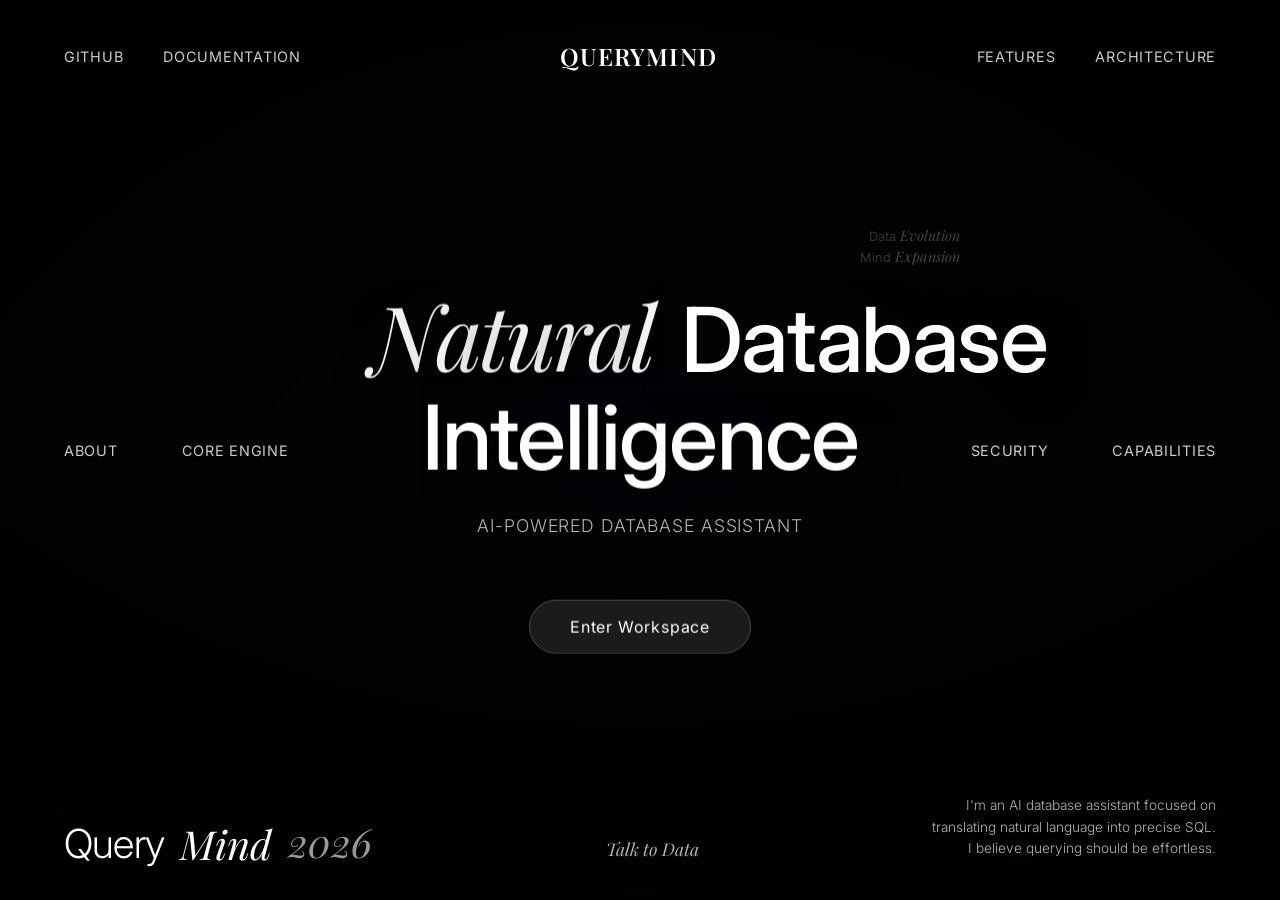
==== templates/landing.html @ 1e72195d "Initial commit" ====
<!DOCTYPE html>
<html lang="en">
<head>
    <meta charset="UTF-8">
    <meta name="viewport" content="width=device-width, initial-scale=1.0">
    <title>QueryMind — Natural Language Database Assistant</title>
    
    <!-- Google Fonts -->
    <link rel="preconnect" href="https://fonts.googleapis.com">
    <link rel="preconnect" href="https://fonts.gstatic.com" crossorigin>
    <link href="https://fonts.googleapis.com/css2?family=Inter:wght@300;400;500;600&family=Playfair+Display:ital,wght@0,400;0,600;1,400;1,600&display=swap" rel="stylesheet">
    
    <style>
        :root {
            --c-text-primary: #ffffff;
            --c-text-secondary: rgba(255, 255, 255, 0.7);
            --font-sans: 'Inter', sans-serif;
            --font-serif: 'Playfair Display', serif;
        }

        * {
            margin: 0;
            padding: 0;
            box-sizing: border-box;
        }

        body, html {
            height: 100%;
            width: 100%;
            font-family: var(--font-sans);
            color: var(--c-text-primary);
            background-color: #050a10; /* Fallback dark slate */
            overflow: hidden;
            position: relative;
        }

        /* Cinematic Background */
        .bg-container {
            position: fixed;
            top: 0;
            left: 0;
            width: 100%;
            height: 100%;
            z-index: 1;
            background-image: url("{{ url_for('static', filename='img/pinsnap-693132198942261770.jpg') }}");
            background-size: cover;
            background-position: center;
            /* Subtle zoom animation for premium feel */
            animation: bg-pan 40s ease-in-out infinite alternate;
        }

        /* Subtle vignette/overlay to ensure text readability */
        .bg-overlay {
            position: fixed;
            top: 0;
            left: 0;
            width: 100%;
            height: 100%;
            z-index: 2;
            background: radial-gradient(circle at center, rgba(0,0,0,0.3) 0%, rgba(0,0,0,0.7) 100%),
                        linear-gradient(to bottom, rgba(0,0,0,0.6) 0%, rgba(0,0,0,0.4) 50%, rgba(0,0,0,0.8) 100%);
        }

        @keyframes bg-pan {
            0% { transform: scale(1.0); }
            100% { transform: scale(1.1); }
        }

        /* Entrance Animations */
        @keyframes fadeUp {
            0% { opacity: 0; transform: translateY(30px); }
            100% { opacity: 1; transform: translateY(0); }
        }
        
        @keyframes fadeIn {
            0% { opacity: 0; }
            100% { opacity: 1; }
        }

        @keyframes revealText {
            0% { clip-path: polygon(0 100%, 100% 100%, 100% 100%, 0 100%); transform: translateY(50px); opacity: 0; }
            100% { clip-path: polygon(0 -20%, 120% -20%, 120% 120%, 0 120%); transform: translateY(0); opacity: 1; }
        }

        @keyframes rollIn {
            0% { 
                transform: translateY(100%); 
                clip-path: polygon(0 0, 100% 0, 100% 0, 0 0);
                opacity: 0;
            }
            100% { 
                transform: translateY(0); 
                clip-path: polygon(0 -50%, 100% -50%, 100% 150%, 0 150%);
                opacity: 1;
            }
        }

        @keyframes rollOut {
            0% { 
                transform: translateY(0); 
                clip-path: polygon(0 -50%, 100% -50%, 100% 150%, 0 150%);
                opacity: 1;
            }
            100% { 
                transform: translateY(-100%); 
                clip-path: polygon(0 100%, 100% 100%, 100% 100%, 0 100%);
                opacity: 0;
            }
        }

        /* Apply Animations */
        .nav { animation: fadeIn 1.5s ease 0.5s both; }
        .nav-middle { animation: fadeIn 1.5s ease 1s both; }
        .floating-text { animation: fadeUp 1.5s ease 1.5s both; }
        .footer-info { animation: fadeUp 1.5s ease 1.2s both; }
        
        .hero__title--sans {
            display: inline-block;
            animation: revealText 1.2s cubic-bezier(0.16, 1, 0.3, 1) forwards;
        }

        .hero__title--split {
            display: inline-flex;
            align-items: baseline;
            justify-content: center;
        }

        .hero__dynamic-wrapper {
            display: inline-flex;
            justify-content: flex-end;
            align-items: baseline;
            width: 4.8em;
            margin-right: 0.2em;
            flex-shrink: 0;
            position: relative;
        }

        .hero__title--dynamic {
            display: inline-flex;
            justify-content: flex-end;
            align-items: baseline;
            font-family: var(--font-serif);
            font-style: italic;
            font-weight: 400;
            opacity: 0.95;
            position: relative;
            height: 1.4em;
            margin-bottom: -0.08em;
            width: 100%;
            overflow: hidden;
            vertical-align: baseline;
            transform: translateY(0.12em);
        }

        .word-layer {
            display: inline-flex;
            justify-content: flex-end;
            align-items: baseline;
            position: absolute;
            right: 0;
            bottom: 0.04em;
            padding: 0 0.08em;
            white-space: nowrap;
            pointer-events: none;
        }

        .char-span {
            display: inline-block;
            transition: transform 0.8s cubic-bezier(0.16, 1, 0.3, 1), opacity 0.6s cubic-bezier(0.16, 1, 0.3, 1);
            will-change: transform, opacity;
        }

        /* Incoming state (starts below) */
        .word-layer.layer-incoming .char-span {
            transform: translateY(140%);
            opacity: 0;
        }

        /* Active / Visible state */
        .word-layer.layer-active .char-span {
            transform: translateY(0%);
            opacity: 1;
        }

        /* Outgoing state (rolls up simultaneously) */
        .word-layer.layer-outgoing .char-span {
            transform: translateY(-140%);
            opacity: 0;
        }
        
        /* Stagger text reveals */
        .hero__title:nth-child(2) .hero__title--sans { animation-delay: 0.7s; }
        
        .hero__subtitle {
            animation: fadeUp 1.2s ease 0.8s both;
        }
        
        .hero__cta {
            animation: fadeUp 1.2s ease 1s both;
        }

        /* Navigation */
        .nav {
            position: absolute;
            top: 0;
            left: 0;
            width: 100%;
            display: flex;
            justify-content: space-between;
            align-items: center;
            padding: 2.5rem 4rem;
            z-index: 10;
        }

        .nav__links {
            display: flex;
            gap: 2.5rem;
        }

        .nav__link {
            color: var(--c-text-primary);
            text-decoration: none;
            font-size: 0.9rem;
            font-weight: 400;
            letter-spacing: 0.05em;
            text-transform: uppercase;
            opacity: 0.8;
            transition: opacity 0.3s ease;
        }

        .nav__link:hover {
            opacity: 1;
        }

        .nav__logo {
            font-family: var(--font-serif);
            font-size: 1.5rem;
            font-weight: 600;
            letter-spacing: 0.05em;
        }

        /* Middle Navigation (Floating) */
        .nav-middle {
            position: absolute;
            top: 50%;
            left: 0;
            width: 100%;
            display: flex;
            justify-content: space-between;
            padding: 0 4rem;
            transform: translateY(-50%);
            z-index: 5;
            pointer-events: none; /* Let clicks pass through to background if needed */
        }

        .nav-middle__group {
            display: flex;
            gap: 4rem;
            pointer-events: auto;
        }

        /* Hero Content */
        .hero {
            position: absolute;
            top: 50%;
            left: 50%;
            transform: translate(-50%, -50%);
            text-align: center;
            width: 100%;
            z-index: 10;
            padding: 0 2rem;
            display: flex;
            flex-direction: column;
            align-items: center;
        }

        /* The Artistic Typography Mix */
        .hero__title {
            font-size: 7vw;
            line-height: 1;
            white-space: nowrap;
            margin-bottom: 0.5rem;
            text-shadow: 0 10px 40px rgba(0,0,0,0.8), 0 2px 10px rgba(0,0,0,0.5);
            perspective: 1000px;
        }

    /* REMOVED .hero__title--serif SINCE WE USE .hero__title--dynamic */

        .hero__title--sans, .hero__title--sans-fixed {
            font-family: var(--font-sans);
            font-weight: 500;
            letter-spacing: -0.02em;
            display: inline-block;
        }

        .hero__subtitle {
            font-family: var(--font-sans);
            font-size: 1.1rem;
            font-weight: 300;
            letter-spacing: 0.05em;
            color: var(--c-text-secondary);
            margin-top: 1.5rem;
            text-transform: uppercase;
        }

        /* Call to Action Button */
        .hero__cta {
            margin-top: 4rem;
            display: inline-flex;
            align-items: center;
            justify-content: center;
            padding: 1rem 2.5rem;
            background: rgba(255, 255, 255, 0.1);
            backdrop-filter: blur(10px);
            -webkit-backdrop-filter: blur(10px);
            border: 1px solid rgba(255, 255, 255, 0.2);
            color: white;
            text-decoration: none;
            border-radius: 100px;
            font-size: 1rem;
            font-weight: 400;
            letter-spacing: 0.05em;
            transition: all 0.4s ease;
            cursor: pointer;
            overflow: hidden;
            position: relative;
        }

        .hero__cta::before {
            content: '';
            position: absolute;
            top: 0; left: 0; width: 100%; height: 100%;
            background: rgba(255, 255, 255, 0.15);
            transform: translateY(100%);
            transition: transform 0.4s ease;
            z-index: -1;
        }

        .hero__cta:hover {
            border-color: rgba(255, 255, 255, 0.4);
            transform: translateY(-2px);
            box-shadow: 0 10px 30px rgba(0,0,0,0.3);
        }

        .hero__cta:hover::before {
            transform: translateY(0);
        }

        /* Footer Info */
        .footer-info {
            position: absolute;
            bottom: 2.5rem;
            left: 0;
            width: 100%;
            display: flex;
            justify-content: space-between;
            align-items: flex-end;
            padding: 0 4rem;
            z-index: 10;
        }

        .footer__brand {
            display: flex;
            align-items: flex-end;
            gap: 1rem;
        }

        .footer__brand h2 {
            font-family: var(--font-sans);
            font-weight: 300;
            font-size: 2.5rem;
            line-height: 0.8;
            letter-spacing: -0.02em;
        }

        .footer__brand span {
            font-family: var(--font-serif);
            font-style: italic;
            font-size: 2.5rem;
            line-height: 0.8;
        }

        .footer__year {
            font-size: 0.9rem;
            opacity: 0.6;
            margin-bottom: 2px;
        }

        .footer__scroll {
            font-family: var(--font-serif);
            font-style: italic;
            font-size: 1.1rem;
            color: var(--c-text-secondary);
        }

        .footer__desc {
            max-width: 300px;
            text-align: right;
            font-size: 0.85rem;
            line-height: 1.6;
            color: var(--c-text-secondary);
            font-weight: 300;
        }
        
        /* Floating annotation */
        .floating-text {
            position: absolute;
            top: 25%;
            right: 25%;
            text-align: right;
            font-size: 0.8rem;
            color: var(--c-text-secondary);
            line-height: 1.4;
        }
        .floating-text span {
            font-family: var(--font-serif);
            font-style: italic;
            font-size: 0.9rem;
            color: white;
        }

        /* Responsive */
        @media (max-width: 1024px) {
            .nav-middle { display: none; }
            .hero__title { font-size: 9vw; }
            .nav, .footer-info { padding: 2rem; }
        }

        @media (max-width: 768px) {
            .hero__title { font-size: 12vw; }
            .footer__brand h2, .footer__brand span { font-size: 1.8rem; }
            .footer__desc, .floating-text, .footer__scroll { display: none; }
            .nav__links { display: none; }
        }
    </style>
</head>
<body>

    <!-- Background Layer -->
    <div class="bg-container"></div>
    <div class="bg-overlay"></div>

    <!-- Top Navigation -->
    <nav class="nav">
        <div class="nav__links">
            <a href="#" class="nav__link">Github</a>
            <a href="#" class="nav__link">Documentation</a>
        </div>
        <div class="nav__logo">QUERYMIND</div>
        <div class="nav__links">
            <a href="#" class="nav__link">Features</a>
            <a href="#" class="nav__link">Architecture</a>
        </div>
    </nav>

    <!-- Floating Annotation -->
    <div class="floating-text">
        Data <span>Evolution</span><br>
        Mind <span>Expansion</span>
    </div>

    <!-- Middle Edge Links -->
    <div class="nav-middle">
        <div class="nav-middle__group">
            <a href="#" class="nav__link">About</a>
            <a href="#" class="nav__link">Core Engine</a>
        </div>
        <div class="nav-middle__group">
            <a href="#" class="nav__link">Security</a>
            <a href="#" class="nav__link">Capabilities</a>
        </div>
    </div>

    <!-- Hero Section -->
    <main class="hero">
        <h1 class="hero__title hero__title--split">
            <span class="hero__dynamic-wrapper">
                <span id="dynamic-word" class="hero__title--dynamic"></span>
            </span>
            <span class="hero__title--sans-fixed">Database</span>
        </h1>
        <h1 class="hero__title">
            <span class="hero__title--sans">Intelligence</span>
        </h1>
        <p class="hero__subtitle">AI-Powered Database Assistant</p>
        
        <a href="/app" class="hero__cta">Enter Workspace</a>
    </main>

    <!-- Footer -->
    <footer class="footer-info">
        <div class="footer__brand">
            <h2>Query</h2><span>Mind</span>
            <span class="footer__year">2026</span>
        </div>
        
        <div class="footer__scroll">
            Talk to Data
        </div>
        
        <div class="footer__desc">
            I'm an AI database assistant focused on<br>
            translating natural language into precise SQL.<br>
            I believe querying should be effortless.
        </div>
    </footer>

    <script>
        document.addEventListener('DOMContentLoaded', () => {
            const words = ["Natural", "Fluid", "Seamless", "Intelligent", "Effortless"];
            const dynamicWordEl = document.getElementById('dynamic-word');
            let currentWordIndex = 0;

            function createLayer(word, initialClass) {
                const layer = document.createElement('span');
                layer.className = `word-layer ${initialClass}`;
                
                word.split('').forEach((letter, i) => {
                    const span = document.createElement('span');
                    span.textContent = letter === ' ' ? '\u00A0' : letter;
                    span.className = 'char-span';
                    // Smooth stagger wave
                    span.style.transitionDelay = `${i * 0.035}s`;
                    if (i > 0) {
                        span.style.marginLeft = '-0.04em';
                    }
                    layer.appendChild(span);
                });
                
                return layer;
            }

            // Initial load
            let currentLayer = createLayer(words[0], 'layer-incoming');
            dynamicWordEl.appendChild(currentLayer);
            
            // Trigger initial entrance roll
            setTimeout(() => {
                currentLayer.className = 'word-layer layer-active';
            }, 60);

            function transitionToNextWord(nextWord) {
                const incomingLayer = createLayer(nextWord, 'layer-incoming');
                dynamicWordEl.appendChild(incomingLayer);

                // Start simultaneous fluid transition in the next rendering frames
                requestAnimationFrame(() => {
                    requestAnimationFrame(() => {
                        currentLayer.className = 'word-layer layer-outgoing';
                        incomingLayer.className = 'word-layer layer-active';

                        const oldLayer = currentLayer;
                        currentLayer = incomingLayer;

                        // Safely remove the retired layer after transition finishes
                        setTimeout(() => {
                            if (oldLayer && oldLayer.parentNode) {
                                oldLayer.parentNode.removeChild(oldLayer);
                            }
                        }, 1100);
                    });
                });
            }

            // Cycle words every 3.5 seconds
            setInterval(() => {
                currentWordIndex = (currentWordIndex + 1) % words.length;
                transitionToNextWord(words[currentWordIndex]);
            }, 3500);
        });
    </script>
</body>
</html>
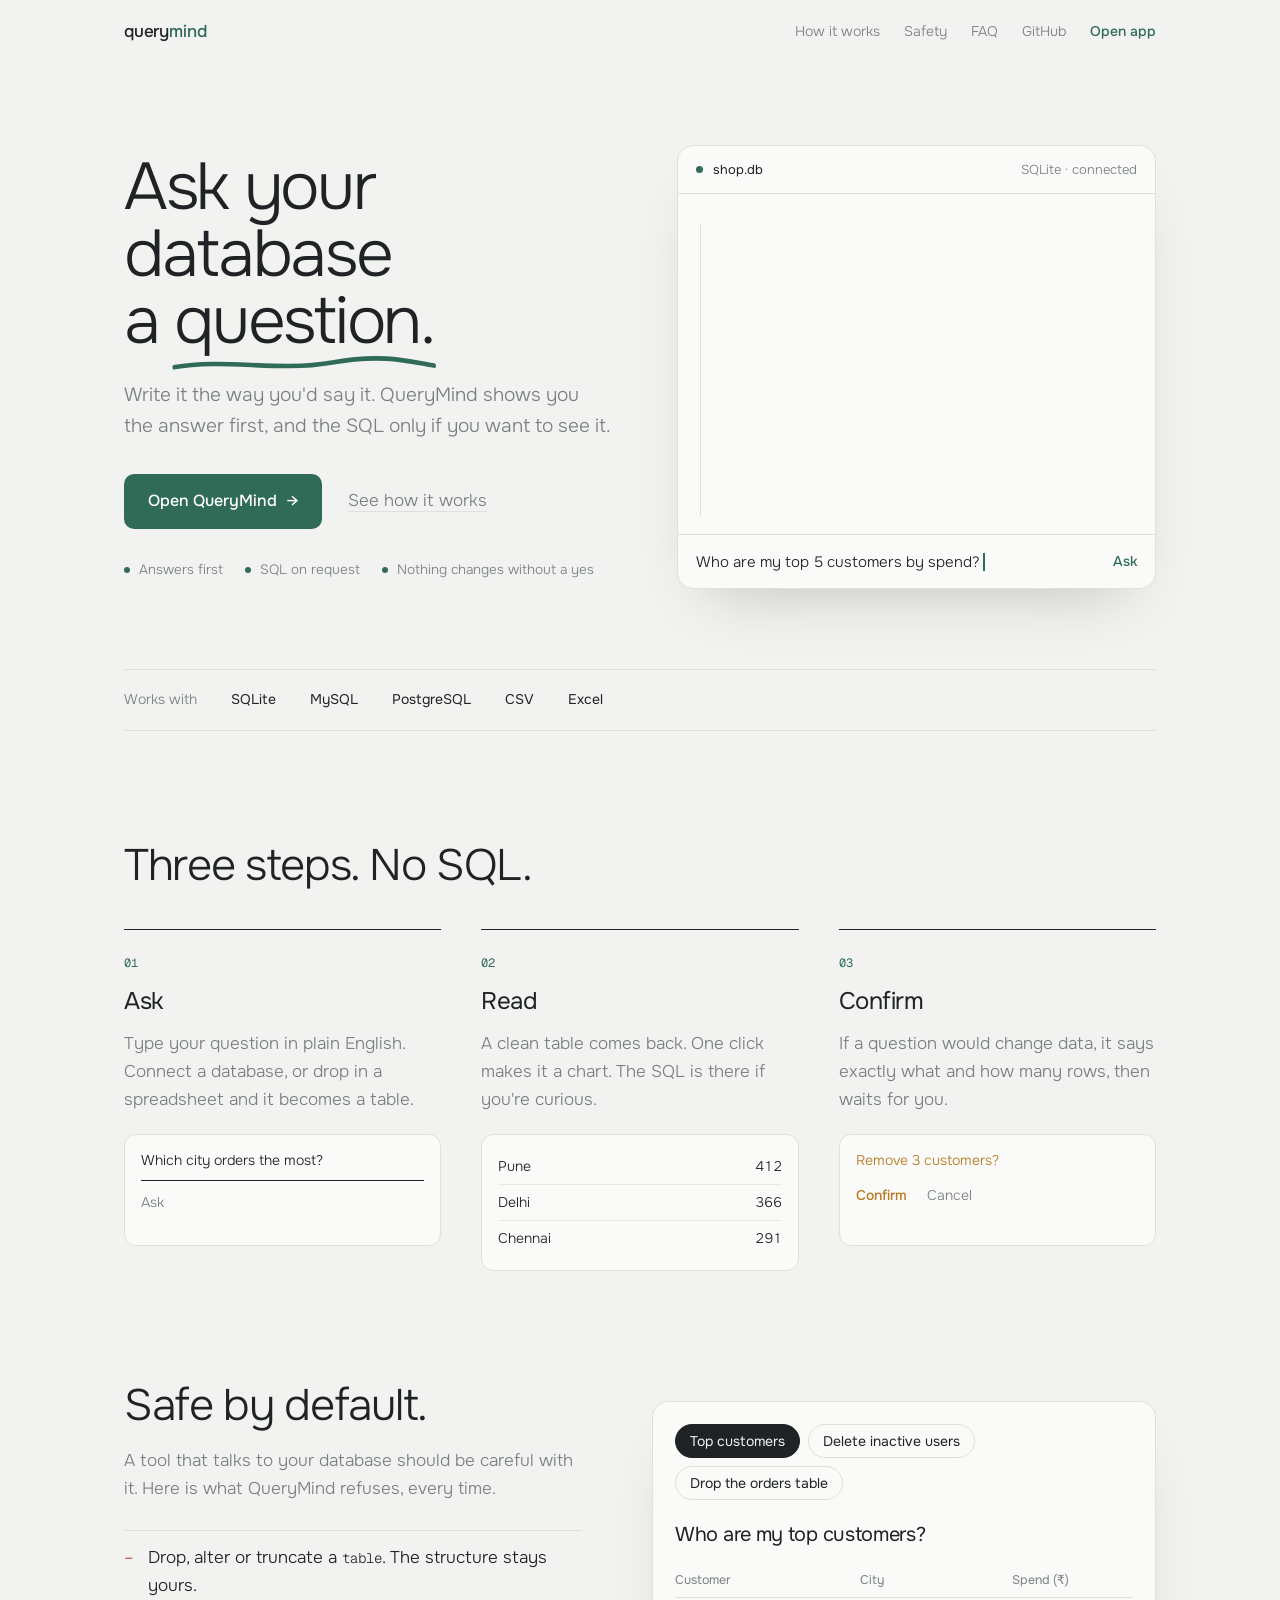
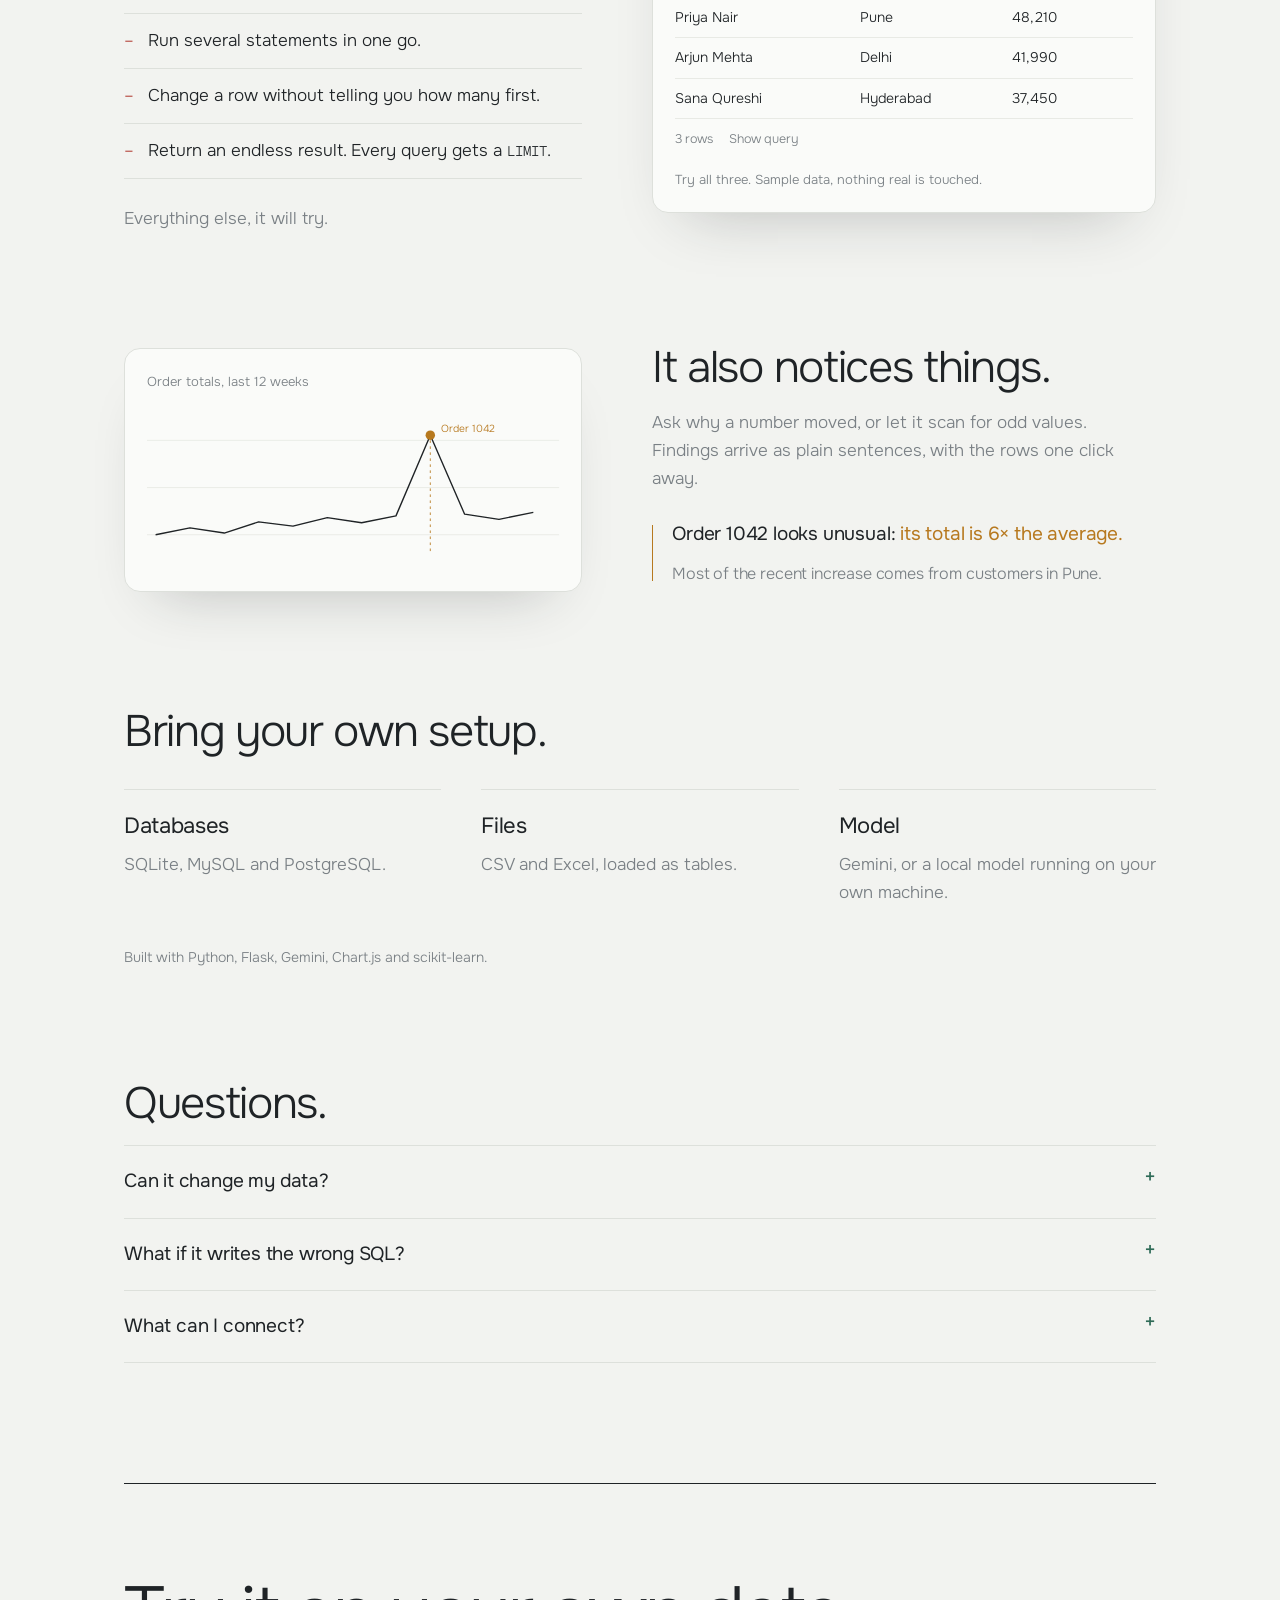
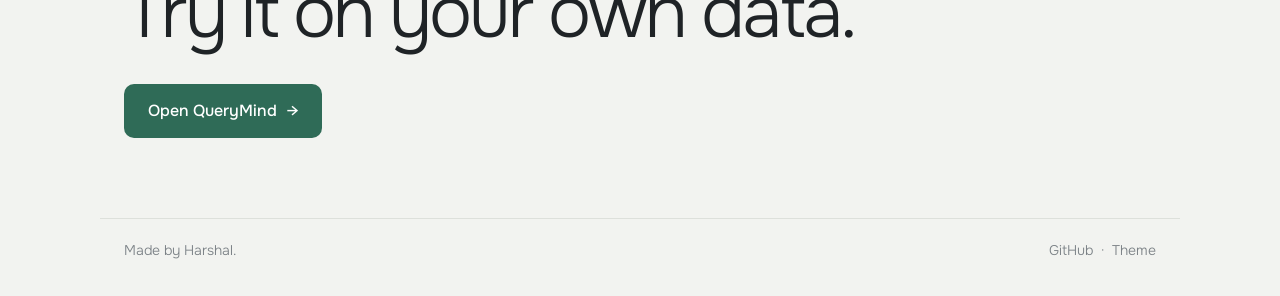
==== commit e363a173: "Redesign UI with CALM design system and clean up temporary black book files" ====
--- a/templates/landing.html
+++ b/templates/landing.html
@@ -1,573 +1,301 @@
 <!DOCTYPE html>
 <html lang="en">
 <head>
-    <meta charset="UTF-8">
-    <meta name="viewport" content="width=device-width, initial-scale=1.0">
-    <title>QueryMind — Natural Language Database Assistant</title>
-    
-    <!-- Google Fonts -->
-    <link rel="preconnect" href="https://fonts.googleapis.com">
-    <link rel="preconnect" href="https://fonts.gstatic.com" crossorigin>
-    <link href="https://fonts.googleapis.com/css2?family=Inter:wght@300;400;500;600&family=Playfair+Display:ital,wght@0,400;0,600;1,400;1,600&display=swap" rel="stylesheet">
-    
-    <style>
-        :root {
-            --c-text-primary: #ffffff;
-            --c-text-secondary: rgba(255, 255, 255, 0.7);
-            --font-sans: 'Inter', sans-serif;
-            --font-serif: 'Playfair Display', serif;
-        }
-
-        * {
-            margin: 0;
-            padding: 0;
-            box-sizing: border-box;
-        }
-
-        body, html {
-            height: 100%;
-            width: 100%;
-            font-family: var(--font-sans);
-            color: var(--c-text-primary);
-            background-color: #050a10; /* Fallback dark slate */
-            overflow: hidden;
-            position: relative;
-        }
-
-        /* Cinematic Background */
-        .bg-container {
-            position: fixed;
-            top: 0;
-            left: 0;
-            width: 100%;
-            height: 100%;
-            z-index: 1;
-            background-image: url("{{ url_for('static', filename='img/pinsnap-693132198942261770.jpg') }}");
-            background-size: cover;
-            background-position: center;
-            /* Subtle zoom animation for premium feel */
-            animation: bg-pan 40s ease-in-out infinite alternate;
-        }
-
-        /* Subtle vignette/overlay to ensure text readability */
-        .bg-overlay {
-            position: fixed;
-            top: 0;
-            left: 0;
-            width: 100%;
-            height: 100%;
-            z-index: 2;
-            background: radial-gradient(circle at center, rgba(0,0,0,0.3) 0%, rgba(0,0,0,0.7) 100%),
-                        linear-gradient(to bottom, rgba(0,0,0,0.6) 0%, rgba(0,0,0,0.4) 50%, rgba(0,0,0,0.8) 100%);
-        }
-
-        @keyframes bg-pan {
-            0% { transform: scale(1.0); }
-            100% { transform: scale(1.1); }
-        }
-
-        /* Entrance Animations */
-        @keyframes fadeUp {
-            0% { opacity: 0; transform: translateY(30px); }
-            100% { opacity: 1; transform: translateY(0); }
-        }
-        
-        @keyframes fadeIn {
-            0% { opacity: 0; }
-            100% { opacity: 1; }
-        }
-
-        @keyframes revealText {
-            0% { clip-path: polygon(0 100%, 100% 100%, 100% 100%, 0 100%); transform: translateY(50px); opacity: 0; }
-            100% { clip-path: polygon(0 -20%, 120% -20%, 120% 120%, 0 120%); transform: translateY(0); opacity: 1; }
-        }
-
-        @keyframes rollIn {
-            0% { 
-                transform: translateY(100%); 
-                clip-path: polygon(0 0, 100% 0, 100% 0, 0 0);
-                opacity: 0;
-            }
-            100% { 
-                transform: translateY(0); 
-                clip-path: polygon(0 -50%, 100% -50%, 100% 150%, 0 150%);
-                opacity: 1;
-            }
-        }
-
-        @keyframes rollOut {
-            0% { 
-                transform: translateY(0); 
-                clip-path: polygon(0 -50%, 100% -50%, 100% 150%, 0 150%);
-                opacity: 1;
-            }
-            100% { 
-                transform: translateY(-100%); 
-                clip-path: polygon(0 100%, 100% 100%, 100% 100%, 0 100%);
-                opacity: 0;
-            }
-        }
-
-        /* Apply Animations */
-        .nav { animation: fadeIn 1.5s ease 0.5s both; }
-        .nav-middle { animation: fadeIn 1.5s ease 1s both; }
-        .floating-text { animation: fadeUp 1.5s ease 1.5s both; }
-        .footer-info { animation: fadeUp 1.5s ease 1.2s both; }
-        
-        .hero__title--sans {
-            display: inline-block;
-            animation: revealText 1.2s cubic-bezier(0.16, 1, 0.3, 1) forwards;
-        }
-
-        .hero__title--split {
-            display: inline-flex;
-            align-items: baseline;
-            justify-content: center;
-        }
-
-        .hero__dynamic-wrapper {
-            display: inline-flex;
-            justify-content: flex-end;
-            align-items: baseline;
-            width: 4.8em;
-            margin-right: 0.2em;
-            flex-shrink: 0;
-            position: relative;
-        }
-
-        .hero__title--dynamic {
-            display: inline-flex;
-            justify-content: flex-end;
-            align-items: baseline;
-            font-family: var(--font-serif);
-            font-style: italic;
-            font-weight: 400;
-            opacity: 0.95;
-            position: relative;
-            height: 1.4em;
-            margin-bottom: -0.08em;
-            width: 100%;
-            overflow: hidden;
-            vertical-align: baseline;
-            transform: translateY(0.12em);
-        }
-
-        .word-layer {
-            display: inline-flex;
-            justify-content: flex-end;
-            align-items: baseline;
-            position: absolute;
-            right: 0;
-            bottom: 0.04em;
-            padding: 0 0.08em;
-            white-space: nowrap;
-            pointer-events: none;
-        }
-
-        .char-span {
-            display: inline-block;
-            transition: transform 0.8s cubic-bezier(0.16, 1, 0.3, 1), opacity 0.6s cubic-bezier(0.16, 1, 0.3, 1);
-            will-change: transform, opacity;
-        }
-
-        /* Incoming state (starts below) */
-        .word-layer.layer-incoming .char-span {
-            transform: translateY(140%);
-            opacity: 0;
-        }
-
-        /* Active / Visible state */
-        .word-layer.layer-active .char-span {
-            transform: translateY(0%);
-            opacity: 1;
-        }
-
-        /* Outgoing state (rolls up simultaneously) */
-        .word-layer.layer-outgoing .char-span {
-            transform: translateY(-140%);
-            opacity: 0;
-        }
-        
-        /* Stagger text reveals */
-        .hero__title:nth-child(2) .hero__title--sans { animation-delay: 0.7s; }
-        
-        .hero__subtitle {
-            animation: fadeUp 1.2s ease 0.8s both;
-        }
-        
-        .hero__cta {
-            animation: fadeUp 1.2s ease 1s both;
-        }
-
-        /* Navigation */
-        .nav {
-            position: absolute;
-            top: 0;
-            left: 0;
-            width: 100%;
-            display: flex;
-            justify-content: space-between;
-            align-items: center;
-            padding: 2.5rem 4rem;
-            z-index: 10;
-        }
-
-        .nav__links {
-            display: flex;
-            gap: 2.5rem;
-        }
-
-        .nav__link {
-            color: var(--c-text-primary);
-            text-decoration: none;
-            font-size: 0.9rem;
-            font-weight: 400;
-            letter-spacing: 0.05em;
-            text-transform: uppercase;
-            opacity: 0.8;
-            transition: opacity 0.3s ease;
-        }
-
-        .nav__link:hover {
-            opacity: 1;
-        }
-
-        .nav__logo {
-            font-family: var(--font-serif);
-            font-size: 1.5rem;
-            font-weight: 600;
-            letter-spacing: 0.05em;
-        }
-
-        /* Middle Navigation (Floating) */
-        .nav-middle {
-            position: absolute;
-            top: 50%;
-            left: 0;
-            width: 100%;
-            display: flex;
-            justify-content: space-between;
-            padding: 0 4rem;
-            transform: translateY(-50%);
-            z-index: 5;
-            pointer-events: none; /* Let clicks pass through to background if needed */
-        }
-
-        .nav-middle__group {
-            display: flex;
-            gap: 4rem;
-            pointer-events: auto;
-        }
-
-        /* Hero Content */
-        .hero {
-            position: absolute;
-            top: 50%;
-            left: 50%;
-            transform: translate(-50%, -50%);
-            text-align: center;
-            width: 100%;
-            z-index: 10;
-            padding: 0 2rem;
-            display: flex;
-            flex-direction: column;
-            align-items: center;
-        }
-
-        /* The Artistic Typography Mix */
-        .hero__title {
-            font-size: 7vw;
-            line-height: 1;
-            white-space: nowrap;
-            margin-bottom: 0.5rem;
-            text-shadow: 0 10px 40px rgba(0,0,0,0.8), 0 2px 10px rgba(0,0,0,0.5);
-            perspective: 1000px;
-        }
-
-    /* REMOVED .hero__title--serif SINCE WE USE .hero__title--dynamic */
-
-        .hero__title--sans, .hero__title--sans-fixed {
-            font-family: var(--font-sans);
-            font-weight: 500;
-            letter-spacing: -0.02em;
-            display: inline-block;
-        }
-
-        .hero__subtitle {
-            font-family: var(--font-sans);
-            font-size: 1.1rem;
-            font-weight: 300;
-            letter-spacing: 0.05em;
-            color: var(--c-text-secondary);
-            margin-top: 1.5rem;
-            text-transform: uppercase;
-        }
-
-        /* Call to Action Button */
-        .hero__cta {
-            margin-top: 4rem;
-            display: inline-flex;
-            align-items: center;
-            justify-content: center;
-            padding: 1rem 2.5rem;
-            background: rgba(255, 255, 255, 0.1);
-            backdrop-filter: blur(10px);
-            -webkit-backdrop-filter: blur(10px);
-            border: 1px solid rgba(255, 255, 255, 0.2);
-            color: white;
-            text-decoration: none;
-            border-radius: 100px;
-            font-size: 1rem;
-            font-weight: 400;
-            letter-spacing: 0.05em;
-            transition: all 0.4s ease;
-            cursor: pointer;
-            overflow: hidden;
-            position: relative;
-        }
-
-        .hero__cta::before {
-            content: '';
-            position: absolute;
-            top: 0; left: 0; width: 100%; height: 100%;
-            background: rgba(255, 255, 255, 0.15);
-            transform: translateY(100%);
-            transition: transform 0.4s ease;
-            z-index: -1;
-        }
-
-        .hero__cta:hover {
-            border-color: rgba(255, 255, 255, 0.4);
-            transform: translateY(-2px);
-            box-shadow: 0 10px 30px rgba(0,0,0,0.3);
-        }
-
-        .hero__cta:hover::before {
-            transform: translateY(0);
-        }
-
-        /* Footer Info */
-        .footer-info {
-            position: absolute;
-            bottom: 2.5rem;
-            left: 0;
-            width: 100%;
-            display: flex;
-            justify-content: space-between;
-            align-items: flex-end;
-            padding: 0 4rem;
-            z-index: 10;
-        }
-
-        .footer__brand {
-            display: flex;
-            align-items: flex-end;
-            gap: 1rem;
-        }
-
-        .footer__brand h2 {
-            font-family: var(--font-sans);
-            font-weight: 300;
-            font-size: 2.5rem;
-            line-height: 0.8;
-            letter-spacing: -0.02em;
-        }
-
-        .footer__brand span {
-            font-family: var(--font-serif);
-            font-style: italic;
-            font-size: 2.5rem;
-            line-height: 0.8;
-        }
-
-        .footer__year {
-            font-size: 0.9rem;
-            opacity: 0.6;
-            margin-bottom: 2px;
-        }
-
-        .footer__scroll {
-            font-family: var(--font-serif);
-            font-style: italic;
-            font-size: 1.1rem;
-            color: var(--c-text-secondary);
-        }
-
-        .footer__desc {
-            max-width: 300px;
-            text-align: right;
-            font-size: 0.85rem;
-            line-height: 1.6;
-            color: var(--c-text-secondary);
-            font-weight: 300;
-        }
-        
-        /* Floating annotation */
-        .floating-text {
-            position: absolute;
-            top: 25%;
-            right: 25%;
-            text-align: right;
-            font-size: 0.8rem;
-            color: var(--c-text-secondary);
-            line-height: 1.4;
-        }
-        .floating-text span {
-            font-family: var(--font-serif);
-            font-style: italic;
-            font-size: 0.9rem;
-            color: white;
-        }
-
-        /* Responsive */
-        @media (max-width: 1024px) {
-            .nav-middle { display: none; }
-            .hero__title { font-size: 9vw; }
-            .nav, .footer-info { padding: 2rem; }
-        }
-
-        @media (max-width: 768px) {
-            .hero__title { font-size: 12vw; }
-            .footer__brand h2, .footer__brand span { font-size: 1.8rem; }
-            .footer__desc, .floating-text, .footer__scroll { display: none; }
-            .nav__links { display: none; }
-        }
-    </style>
+<meta charset="utf-8">
+<meta name="viewport" content="width=device-width, initial-scale=1, viewport-fit=cover">
+<title>QueryMind: ask your database a question</title>
+<meta name="description" content="Ask your database questions in plain English. Answers first, SQL on request, and nothing changes without your say-so.">
+<link rel="stylesheet" href="https://fonts.googleapis.com/css2?family=Onest:wght@300;400;500&family=Geist+Mono:wght@400&display=swap">
+<style>
+:root{box-sizing:border-box;padding-top:env(safe-area-inset-top,0px);padding-bottom:env(safe-area-inset-bottom,0px);
+--bg:#F2F3F0;--ink:#1F2326;--mute:#7A8085;--line:#DDE0DB;--soft:#E8EAE5;--acc:#2F6B57;--warn:#B7791F;--bad:#B4443A;--card:#FAFBF9;--onacc:#fff;--sh:0 30px 60px -34px rgba(31,35,38,.28);
+--ui:"Onest",system-ui,-apple-system,"Segoe UI",sans-serif;--mono:"Geist Mono",ui-monospace,Menlo,monospace}
+@media (prefers-color-scheme:dark){:root:not([data-theme="light"]){--bg:#121413;--ink:#E6E8E4;--mute:#8A908C;--line:#262A28;--soft:#1B1E1C;--acc:#6FB79C;--warn:#E0A94A;--bad:#E27C70;--card:#171A18;--onacc:#0E1A14;--sh:0 30px 60px -34px rgba(0,0,0,.6)}}
+:root[data-theme="dark"]{--bg:#121413;--ink:#E6E8E4;--mute:#8A908C;--line:#262A28;--soft:#1B1E1C;--acc:#6FB79C;--warn:#E0A94A;--bad:#E27C70;--card:#171A18;--onacc:#0E1A14;--sh:0 30px 60px -34px rgba(0,0,0,.6)}
+:root[data-theme="light"]{--bg:#F2F3F0;--ink:#1F2326;--mute:#7A8085;--line:#DDE0DB;--soft:#E8EAE5;--acc:#2F6B57;--warn:#B7791F;--bad:#B4443A;--card:#FAFBF9;--onacc:#fff;--sh:0 30px 60px -34px rgba(31,35,38,.28)}
+html{scroll-behavior:smooth;scroll-padding-top:calc(70px + env(safe-area-inset-top,0px))}
+*,*:before,*:after{box-sizing:inherit}
+body{margin:0;background:var(--bg);color:var(--ink);font:300 17px/1.65 var(--ui);-webkit-font-smoothing:antialiased}
+a,.lk{color:inherit;background:none;border:0;padding:0;font:inherit;cursor:pointer;text-decoration:underline;text-decoration-color:var(--line);text-underline-offset:5px;transition:text-decoration-color .15s,color .15s}
+a:hover,.lk:hover{text-decoration-color:currentColor}
+.mute{color:var(--mute)}.bad{color:var(--bad)}.warn{color:var(--warn)}.ok{color:var(--acc)}
+:focus-visible{outline:2px solid var(--acc);outline-offset:3px;border-radius:3px}
+.wrap{max-width:1080px;margin:0 auto;padding:0 24px}
+.bar{position:sticky;top:0;z-index:5;background:var(--bg)}
+.bar .wrap{display:flex;justify-content:space-between;align-items:center;padding-top:18px;padding-bottom:18px}
+.mark{font-weight:500;font-size:17px;letter-spacing:-.01em;text-decoration:none}.mark i{font-style:normal;color:var(--acc)}
+.nav{display:flex;gap:24px;font-size:14px;align-items:center}
+.nav a{text-decoration:none;color:var(--mute)}.nav a:hover{color:var(--ink)}
+.nav .open{color:var(--acc);font-weight:500}
+@media(max-width:620px){.nav .hide{display:none}}
+.btn{display:inline-flex;gap:10px;align-items:center;background:var(--acc);color:var(--onacc);text-decoration:none;font-weight:500;font-size:16px;padding:14px 24px;border-radius:10px;transition:filter .15s}
+.btn:hover{filter:brightness(1.12)}.btn span{transition:transform .2s}.btn:hover span{transform:translateX(4px)}
+
+/* hero */
+.hero{display:grid;grid-template-columns:1.02fr 1fr;gap:64px;align-items:center;padding:9vh 0 10px}
+@media(max-width:940px){.hero{grid-template-columns:1fr;gap:48px;padding-top:5vh}}
+h1{font-weight:300;font-size:clamp(42px,5.6vw,66px);line-height:1.02;letter-spacing:-.035em;margin:0 0 24px}
+.u{position:relative;white-space:nowrap}
+.u svg{position:absolute;left:-1%;bottom:-.16em;width:102%;height:.28em;overflow:visible}
+.u path{fill:none;stroke:var(--acc);stroke-width:3;stroke-linecap:round;stroke-dasharray:340;stroke-dashoffset:340;animation:draw 1.1s .6s cubic-bezier(.5,0,.2,1) forwards}
+@keyframes draw{to{stroke-dashoffset:0}}
+.lede{font-size:19px;color:var(--mute);max-width:40ch;margin:0 0 32px}
+.cta{display:flex;gap:26px;align-items:center;flex-wrap:wrap}
+.pts{list-style:none;margin:30px 0 0;padding:0;display:flex;gap:10px 22px;flex-wrap:wrap;font-size:13.5px;color:var(--mute)}
+.pts li:before{content:"";display:inline-block;width:6px;height:6px;border-radius:50%;background:var(--acc);margin-right:9px;vertical-align:1px}
+.win{background:var(--card);border:1px solid var(--line);border-radius:16px;box-shadow:var(--sh);overflow:hidden}
+.wbar{display:flex;align-items:center;gap:10px;padding:13px 18px;border-bottom:1px solid var(--line);font-size:13px;color:var(--mute)}
+.wbar b{font-weight:400;color:var(--ink)}.wbar .live{width:7px;height:7px;border-radius:50%;background:var(--acc)}.wbar .st{margin-left:auto}
+.wbody{padding:22px 22px 16px;min-height:340px;position:relative}
+.wbody:before{content:"";position:absolute;left:22px;top:30px;bottom:18px;width:1px;background:var(--line)}
+.wbody>*{margin-left:20px}
+.dq{font-weight:400;font-size:20px;line-height:1.3;letter-spacing:-.015em;margin-top:0;margin-bottom:14px;min-height:26px;animation:in .4s ease both}
+.da{transition:opacity .4s}
+.think{display:flex;gap:5px;padding:8px 0}
+.think i{width:5px;height:5px;border-radius:50%;background:var(--mute);animation:p 1.1s ease-in-out infinite}
+.think i:nth-child(2){animation-delay:.15s}.think i:nth-child(3){animation-delay:.3s}
+@keyframes p{0%,100%{opacity:.25}50%{opacity:1}}
+table{width:100%;border-collapse:collapse;font-size:14px;margin:2px 0 10px}
+th{font-weight:400;color:var(--mute);font-size:12.5px;text-align:left;padding:7px 0;border-bottom:1px solid var(--line)}
+td{padding:8px 0;border-bottom:1px solid var(--soft)}
+td.n,th.n{text-align:right;font-variant-numeric:tabular-nums}
+tbody tr{opacity:0;animation:in .5s ease forwards}
+@keyframes in{from{opacity:0}to{opacity:1}}
+.foot{display:flex;gap:16px;font-size:12.5px;color:var(--mute);flex-wrap:wrap}
+pre{font:400 12px/1.65 var(--mono);background:var(--soft);border-radius:8px;padding:11px 13px;margin:10px 0 0;white-space:pre-wrap;animation:in .4s ease both}
+.say{margin:0 0 10px;font-size:15px}
+.winput{display:flex;align-items:center;gap:2px;border-top:1px solid var(--line);padding:13px 18px;font-size:15px;min-height:54px}
+.winput #ph{color:var(--mute);margin-left:8px}.winput #typed{white-space:pre}
+.caret{width:2px;height:18px;background:var(--acc);margin-left:1px;animation:bl 1s steps(1) infinite}
+@keyframes bl{50%{opacity:0}}
+.winput .ask{margin-left:auto;color:var(--acc);font-weight:500;font-size:14px}
+.strip{display:flex;flex-wrap:wrap;gap:8px 34px;margin-top:70px;padding:18px 0;border-top:1px solid var(--line);border-bottom:1px solid var(--line);font-size:14px;color:var(--mute)}
+.strip b{font-weight:400;color:var(--ink)}
+
+/* sections */
+section{padding:110px 0 0}
+h2{font-weight:300;font-size:clamp(30px,4.6vw,44px);line-height:1.1;letter-spacing:-.03em;margin:0 0 18px}
+.sec p.t{color:var(--mute);max-width:44ch;margin:0 0 26px}
+.two{display:grid;grid-template-columns:1fr 1.1fr;gap:70px;align-items:center}
+@media(max-width:900px){.two{grid-template-columns:1fr;gap:36px}}
+.steps{display:grid;grid-template-columns:repeat(3,1fr);gap:40px;margin-top:40px}
+@media(max-width:900px){.steps{grid-template-columns:1fr}}
+.step{border-top:1px solid var(--ink);padding-top:18px}
+.step small{font:400 12px var(--mono);color:var(--acc)}
+.step h3{font-weight:400;font-size:24px;letter-spacing:-.02em;margin:6px 0 8px}
+.step p{margin:0 0 20px;color:var(--mute)}
+.mini{background:var(--card);border:1px solid var(--line);border-radius:12px;padding:14px 16px;font-size:14px;min-height:112px}
+.mini .r{display:flex;justify-content:space-between;padding:6px 0;border-bottom:1px solid var(--soft)}.mini .r:last-child{border:0}
+.mini .r span:last-child{font-variant-numeric:tabular-nums}
+.mini .ln{border-bottom:1px solid var(--ink);padding-bottom:8px;margin-bottom:10px}
+.nots{list-style:none;margin:0 0 26px;padding:0;border-top:1px solid var(--line)}
+.nots li{padding:13px 0;border-bottom:1px solid var(--line);display:flex;gap:14px}
+.nots li:before{content:"–";color:var(--bad)}
+.nots code{font-family:var(--mono);font-size:14px}
+.try{background:var(--card);border:1px solid var(--line);border-radius:16px;box-shadow:var(--sh);padding:22px}
+.chips{display:flex;gap:8px;flex-wrap:wrap;margin-bottom:18px}
+.chips button{font:400 14px var(--ui);color:var(--ink);background:none;border:1px solid var(--line);border-radius:99px;padding:7px 14px;cursor:pointer;transition:border-color .15s,background .15s}
+.chips button:hover{border-color:var(--mute)}.chips button[aria-pressed="true"]{background:var(--ink);color:var(--bg);border-color:var(--ink)}
+.tq{font-size:20px;font-weight:400;letter-spacing:-.015em;margin:0 0 12px}
+.tout{min-height:190px}.tout>*{animation:in .45s ease both}
+.act{display:flex;gap:20px}.act .go{color:var(--warn);font-weight:500;text-decoration-color:var(--warn)}
+.hint{font-size:13px;color:var(--mute);margin:16px 0 0}
+.chart{background:var(--card);border:1px solid var(--line);border-radius:16px;box-shadow:var(--sh);padding:22px}
+.chart svg{display:block;width:100%;height:auto;overflow:visible}
+.cap{font-size:13px;color:var(--mute);margin:0 0 14px}
+.find{margin-top:6px;padding-left:20px;position:relative}
+.find:before{content:"";position:absolute;left:0;top:6px;bottom:6px;width:1px;background:var(--warn)}
+.find p{margin:0 0 10px;font-size:19px;letter-spacing:-.01em;font-weight:400}
+.find p em{font-style:normal;color:var(--warn)}
+.facts{display:grid;grid-template-columns:repeat(3,1fr);gap:0 40px;margin-top:34px}
+@media(max-width:900px){.facts{grid-template-columns:1fr}}
+.facts div{border-top:1px solid var(--line);padding:18px 0 22px}
+.facts dt{font-size:22px;font-weight:400;letter-spacing:-.015em;margin-bottom:6px}.facts dd{margin:0;color:var(--mute)}
+.built{margin:14px 0 0;font-size:14px;color:var(--mute)}
+details{border-bottom:1px solid var(--line)}details:first-of-type{border-top:1px solid var(--line)}
+summary{list-style:none;cursor:pointer;padding:20px 0;font-size:19px;font-weight:400;letter-spacing:-.01em;display:flex;justify-content:space-between;gap:20px}
+summary::-webkit-details-marker{display:none}
+summary:after{content:"+";color:var(--acc);font-size:22px;line-height:1}details[open] summary:after{content:"–"}
+details p{margin:0 0 22px;color:var(--mute);max-width:60ch}
+.end{margin-top:120px;padding:90px 0 80px;border-top:1px solid var(--ink)}
+.end h2{font-size:clamp(36px,6.5vw,72px);margin-bottom:30px;letter-spacing:-.04em}
+footer .wrap{display:flex;justify-content:space-between;flex-wrap:wrap;gap:10px;padding-top:20px;padding-bottom:34px;border-top:1px solid var(--line);font-size:14px;color:var(--mute)}
+footer a{text-decoration:none}footer a:hover{color:var(--ink)}
+.js .rv{opacity:0;transform:translateY(12px);transition:opacity .7s ease,transform .7s ease}.js .rv.in{opacity:1;transform:none}
+@media(prefers-reduced-motion:reduce){*{animation:none!important;transition:none!important}.js .rv{opacity:1;transform:none}tbody tr{opacity:1}.u path{stroke-dashoffset:0}}
+</style>
 </head>
 <body>
-
-    <!-- Background Layer -->
-    <div class="bg-container"></div>
-    <div class="bg-overlay"></div>
-
-    <!-- Top Navigation -->
-    <nav class="nav">
-        <div class="nav__links">
-            <a href="#" class="nav__link">Github</a>
-            <a href="#" class="nav__link">Documentation</a>
+<header class="bar"><div class="wrap">
+  <a class="mark" href="#top">query<i>mind</i></a>
+  <nav class="nav"><a class="hide" href="#how">How it works</a><a class="hide" href="#safe">Safety</a><a class="hide" href="#faq">FAQ</a><a href="https://github.com/Harshalloke/text-sql" target="_blank" rel="noopener">GitHub</a><a class="open" href="/app">Open app</a></nav>
+</div></header>
+
+<div class="wrap" id="top">
+  <div class="hero">
+    <div>
+      <h1>Ask your database<br>a <span class="u">question.<svg viewBox="0 0 300 12" preserveAspectRatio="none" aria-hidden="true"><path d="M2 8 C 60 2, 120 11, 180 5 S 268 4, 298 7"/></svg></span></h1>
+      <p class="lede">Write it the way you'd say it. QueryMind shows you the answer first, and the SQL only if you want to see it.</p>
+      <div class="cta"><a class="btn" href="/app">Open QueryMind <span>→</span></a><a class="mute" href="#how">See how it works</a></div>
+      <ul class="pts"><li>Answers first</li><li>SQL on request</li><li>Nothing changes without a yes</li></ul>
+    </div>
+    <div class="win" aria-label="Example conversation">
+      <div class="wbar"><span class="live"></span><b>shop.db</b><span class="st">SQLite · connected</span></div>
+      <div class="wbody"><h3 class="dq" id="dq"></h3><div class="da" id="da"></div></div>
+      <div class="winput"><span id="typed"></span><i class="caret"></i><span id="ph">Ask about your data</span><span class="ask">Ask</span></div>
+    </div>
+  </div>
+  <div class="strip"><span>Works with</span><b>SQLite</b><b>MySQL</b><b>PostgreSQL</b><b>CSV</b><b>Excel</b></div>
+</div>
+
+<main class="wrap">
+  <section id="how" class="rv">
+    <h2>Three steps. No SQL.</h2>
+    <div class="steps">
+      <div class="step"><small>01</small><h3>Ask</h3><p>Type your question in plain English. Connect a database, or drop in a spreadsheet and it becomes a table.</p>
+        <div class="mini"><div class="ln">Which city orders the most?</div><span class="mute">Ask</span></div></div>
+      <div class="step"><small>02</small><h3>Read</h3><p>A clean table comes back. One click makes it a chart. The SQL is there if you're curious.</p>
+        <div class="mini"><div class="r"><span>Pune</span><span>412</span></div><div class="r"><span>Delhi</span><span>366</span></div><div class="r"><span>Chennai</span><span>291</span></div></div></div>
+      <div class="step"><small>03</small><h3>Confirm</h3><p>If a question would change data, it says exactly what and how many rows, then waits for you.</p>
+        <div class="mini"><span class="warn">Remove 3 customers?</span><div class="act" style="margin-top:12px"><span class="go" style="color:var(--warn);font-weight:500">Confirm</span><span class="mute">Cancel</span></div></div></div>
+    </div>
+  </section>
+
+  <section id="safe" class="rv sec">
+    <div class="two">
+      <div>
+        <h2>Safe by default.</h2>
+        <p class="t">A tool that talks to your database should be careful with it. Here is what QueryMind refuses, every time.</p>
+        <ul class="nots">
+          <li><span>Drop, alter or truncate a <code>table</code>. The structure stays yours.</span></li>
+          <li><span>Run several statements in one go.</span></li>
+          <li><span>Change a row without telling you how many first.</span></li>
+          <li><span>Return an endless result. Every query gets a <code>LIMIT</code>.</span></li>
+        </ul>
+        <p class="mute" style="margin:0">Everything else, it will try.</p>
+      </div>
+      <div class="try">
+        <div class="chips" role="group" aria-label="Try it">
+          <button aria-pressed="true" data-k="a">Top customers</button><button aria-pressed="false" data-k="b">Delete inactive users</button><button aria-pressed="false" data-k="c">Drop the orders table</button>
         </div>
-        <div class="nav__logo">QUERYMIND</div>
-        <div class="nav__links">
-            <a href="#" class="nav__link">Features</a>
-            <a href="#" class="nav__link">Architecture</a>
-        </div>
-    </nav>
-
-    <!-- Floating Annotation -->
-    <div class="floating-text">
-        Data <span>Evolution</span><br>
-        Mind <span>Expansion</span>
-    </div>
-
-    <!-- Middle Edge Links -->
-    <div class="nav-middle">
-        <div class="nav-middle__group">
-            <a href="#" class="nav__link">About</a>
-            <a href="#" class="nav__link">Core Engine</a>
-        </div>
-        <div class="nav-middle__group">
-            <a href="#" class="nav__link">Security</a>
-            <a href="#" class="nav__link">Capabilities</a>
-        </div>
-    </div>
-
-    <!-- Hero Section -->
-    <main class="hero">
-        <h1 class="hero__title hero__title--split">
-            <span class="hero__dynamic-wrapper">
-                <span id="dynamic-word" class="hero__title--dynamic"></span>
-            </span>
-            <span class="hero__title--sans-fixed">Database</span>
-        </h1>
-        <h1 class="hero__title">
-            <span class="hero__title--sans">Intelligence</span>
-        </h1>
-        <p class="hero__subtitle">AI-Powered Database Assistant</p>
-        
-        <a href="/app" class="hero__cta">Enter Workspace</a>
-    </main>
-
-    <!-- Footer -->
-    <footer class="footer-info">
-        <div class="footer__brand">
-            <h2>Query</h2><span>Mind</span>
-            <span class="footer__year">2026</span>
-        </div>
-        
-        <div class="footer__scroll">
-            Talk to Data
-        </div>
-        
-        <div class="footer__desc">
-            I'm an AI database assistant focused on<br>
-            translating natural language into precise SQL.<br>
-            I believe querying should be effortless.
-        </div>
-    </footer>
-
-    <script>
-        document.addEventListener('DOMContentLoaded', () => {
-            const words = ["Natural", "Fluid", "Seamless", "Intelligent", "Effortless"];
-            const dynamicWordEl = document.getElementById('dynamic-word');
-            let currentWordIndex = 0;
-
-            function createLayer(word, initialClass) {
-                const layer = document.createElement('span');
-                layer.className = `word-layer ${initialClass}`;
-                
-                word.split('').forEach((letter, i) => {
-                    const span = document.createElement('span');
-                    span.textContent = letter === ' ' ? '\u00A0' : letter;
-                    span.className = 'char-span';
-                    // Smooth stagger wave
-                    span.style.transitionDelay = `${i * 0.035}s`;
-                    if (i > 0) {
-                        span.style.marginLeft = '-0.04em';
-                    }
-                    layer.appendChild(span);
-                });
-                
-                return layer;
-            }
-
-            // Initial load
-            let currentLayer = createLayer(words[0], 'layer-incoming');
-            dynamicWordEl.appendChild(currentLayer);
-            
-            // Trigger initial entrance roll
-            setTimeout(() => {
-                currentLayer.className = 'word-layer layer-active';
-            }, 60);
-
-            function transitionToNextWord(nextWord) {
-                const incomingLayer = createLayer(nextWord, 'layer-incoming');
-                dynamicWordEl.appendChild(incomingLayer);
-
-                // Start simultaneous fluid transition in the next rendering frames
-                requestAnimationFrame(() => {
-                    requestAnimationFrame(() => {
-                        currentLayer.className = 'word-layer layer-outgoing';
-                        incomingLayer.className = 'word-layer layer-active';
-
-                        const oldLayer = currentLayer;
-                        currentLayer = incomingLayer;
-
-                        // Safely remove the retired layer after transition finishes
-                        setTimeout(() => {
-                            if (oldLayer && oldLayer.parentNode) {
-                                oldLayer.parentNode.removeChild(oldLayer);
-                            }
-                        }, 1100);
-                    });
-                });
-            }
-
-            // Cycle words every 3.5 seconds
-            setInterval(() => {
-                currentWordIndex = (currentWordIndex + 1) % words.length;
-                transitionToNextWord(words[currentWordIndex]);
-            }, 3500);
-        });
-    </script>
+        <h3 class="tq" id="tq"></h3>
+        <div class="tout" id="tout"></div>
+        <p class="hint">Try all three. Sample data, nothing real is touched.</p>
+      </div>
+    </div>
+  </section>
+
+  <section class="rv sec">
+    <div class="two">
+      <div class="chart">
+        <p class="cap">Order totals, last 12 weeks</p>
+        <svg viewBox="0 0 480 190" role="img" aria-label="Order totals over twelve weeks with one large spike">
+          <g stroke="var(--soft)" stroke-width="1"><line x1="0" x2="480" y1="40" y2="40"/><line x1="0" x2="480" y1="95" y2="95"/><line x1="0" x2="480" y1="150" y2="150"/></g>
+          <polyline fill="none" stroke="var(--ink)" stroke-width="1.6" stroke-linejoin="round" points="10,150 50,142 90,148 130,135 170,140 210,130 250,136 290,128 330,34 370,126 410,132 450,124"/>
+          <line x1="330" x2="330" y1="40" y2="170" stroke="var(--warn)" stroke-dasharray="3 4"/>
+          <circle cx="330" cy="34" r="5.5" fill="var(--warn)"/>
+          <text x="342" y="30" font-size="12" fill="var(--warn)" font-family="Onest,system-ui,sans-serif">Order 1042</text>
+        </svg>
+      </div>
+      <div>
+        <h2>It also notices things.</h2>
+        <p class="t">Ask why a number moved, or let it scan for odd values. Findings arrive as plain sentences, with the rows one click away.</p>
+        <div class="find"><p>Order 1042 looks unusual: <em>its total is 6× the average.</em></p><p class="mute" style="font-size:16px;font-weight:300">Most of the recent increase comes from customers in Pune.</p></div>
+      </div>
+    </div>
+  </section>
+
+  <section class="rv">
+    <h2>Bring your own setup.</h2>
+    <dl class="facts">
+      <div><dt>Databases</dt><dd>SQLite, MySQL and PostgreSQL.</dd></div>
+      <div><dt>Files</dt><dd>CSV and Excel, loaded as tables.</dd></div>
+      <div><dt>Model</dt><dd>Gemini, or a local model running on your own machine.</dd></div>
+    </dl>
+    <p class="built">Built with Python, Flask, Gemini, Chart.js and scikit-learn.</p>
+  </section>
+
+  <section id="faq" class="rv">
+    <h2>Questions.</h2>
+    <details><summary>Can it change my data?</summary><p>Yes, but never silently. Inserts, updates and deletes show what will change and how many rows, then wait for your confirmation. Structural changes like dropping a table are blocked.</p></details>
+    <details><summary>What if it writes the wrong SQL?</summary><p>You can open the query behind any answer and read it. If a query fails, you get a plain-language explanation of what went wrong and what to try next.</p></details>
+    <details><summary>What can I connect?</summary><p>SQLite, MySQL and PostgreSQL databases, or a CSV or Excel file that gets loaded as a table you can ask about.</p></details>
+  </section>
+
+  <div class="end rv">
+    <h2>Try it on your own data.</h2>
+    <a class="btn" href="/app">Open QueryMind <span>→</span></a>
+  </div>
+</main>
+
+<footer><div class="wrap"><span>Made by Harshal.</span><span><a href="https://github.com/Harshalloke/text-sql" target="_blank" rel="noopener">GitHub</a> &nbsp;·&nbsp; <button class="lk mute" id="theme" style="text-decoration:none">Theme</button></span></div></footer>
+
+<script>
+// Sync theme from localStorage
+(function(){
+  var saved = localStorage.getItem('qm_theme');
+  if(saved){
+    document.documentElement.dataset.theme = saved;
+  }
+})();
+
+document.documentElement.classList.add("js");
+var $=function(i){return document.getElementById(i)};
+var S=[
+ {q:"Who are my top 5 customers by spend?",h:["Customer","City","Orders","Spend (₹)"],
+  r:[["Priya Nair","Pune",14,"48,210"],["Arjun Mehta","Delhi",11,"41,990"],["Sana Qureshi","Hyderabad",9,"37,450"],["Rohan Das","Kolkata",8,"29,300"],["Meera Iyer","Chennai",7,"26,800"]],
+  sql:"SELECT c.name, c.city, COUNT(o.id) AS orders,\n       SUM(o.total) AS spend\nFROM customers c JOIN orders o ON o.customer_id = c.id\nGROUP BY c.id ORDER BY spend DESC LIMIT 5",showSql:true},
+ {q:"Which products sold less this month than last?",h:["Product","Last month","This month","Change"],
+  r:[["Linen shirt",212,148,"−30%"],["Canvas tote",96,71,"−26%"],["Steel bottle",340,281,"−17%"]],
+  sql:"SELECT p.name, m1.units AS last_month, m2.units AS this_month\nFROM products p JOIN monthly m1 ON m1.pid=p.id\nJOIN monthly m2 ON m2.pid=p.id\nWHERE m2.units < m1.units"},
+ {q:"Drop the orders table.",block:"Dropping tables is blocked. QueryMind can read, add, change and delete rows, never the structure."}
+];
+var idx=0,timers=[];
+function later(f,ms){timers.push(setTimeout(f,ms))}
+function table(s,anim){
+  var h="<table><thead><tr>"+s.h.map(function(x,k){return"<th"+(k>1?' class="n"':"")+">"+x+"</th>"}).join("")+"</tr></thead><tbody>";
+  s.r.forEach(function(r,k){h+="<tr"+(anim?' style="animation-delay:'+k*90+'ms"':' style="opacity:1;animation:none"')+">"+r.map(function(x,j){return"<td"+(j>1?' class="n"':"")+">"+x+"</td>"}).join("")+"</tr>"});
+  return h+"</tbody></table>"}
+function run(){
+  var s=S[idx%S.length],dq=$("dq"),da=$("da"),ty=$("typed"),ph=$("ph");idx++;
+  da.style.opacity=1;da.innerHTML="";dq.textContent="";ty.textContent="";ph.style.display="";
+  later(typing,500);var i=0;
+  function typing(){ph.style.display="none";ty.textContent=s.q.slice(0,++i);if(i<s.q.length)timers.push(setTimeout(typing,30));else later(send,420)}
+  function send(){ty.textContent="";ph.style.display="";dq.style.animation="none";dq.offsetHeight;dq.style.animation="";dq.textContent=s.q;da.innerHTML='<div class="think"><i></i><i></i><i></i></div>';later(answer,850)}
+  function answer(){
+    if(s.block){da.innerHTML="<p class='say'><span class='bad'>Can't do that.</span> "+s.block+"</p>";later(out,4200);return}
+    da.innerHTML=table(s,true)+'<div class="foot"><span>'+s.r.length+' rows</span><span id="sqb">Show query</span><span>Export CSV</span></div>';
+    if(s.showSql)later(function(){var p=document.createElement("pre");p.textContent=s.sql;da.appendChild(p);$("sqb").textContent="Hide query"},1800);
+    later(out,s.showSql?5800:4200)}
+  function out(){da.style.opacity=0;dq.style.opacity=0;later(function(){dq.style.opacity=1;run()},450)}
+}
+if(matchMedia("(prefers-reduced-motion:reduce)").matches){$("dq").textContent=S[0].q;$("da").innerHTML=table(S[0],false)}else{run()}
+
+/* interactive safety panel */
+var T={
+ a:{q:"Who are my top customers?",h:function(){return table({h:["Customer","City","Spend (₹)"],r:[["Priya Nair","Pune","48,210"],["Arjun Mehta","Delhi","41,990"],["Sana Qureshi","Hyderabad","37,450"]]},false).replace(/ class="n"/g,"")+'<div class="foot"><span>3 rows</span><span>Show query</span></div>'}},
+ b:{q:"Delete users who haven't ordered in a year.",h:function(){return"<p class='say'><span class='warn'>This will permanently remove 3 customers</span> with no orders in the last 12 months.</p><div class='act'><button class='lk go' data-a='y'>Confirm</button><button class='lk mute' data-a='n'>Cancel</button></div>"}},
+ c:{q:"Drop the orders table.",h:function(){return"<p class='say'><span class='bad'>Can't do that.</span> Dropping tables is blocked. QueryMind can read, add, change and delete rows, never the structure.</p>"}}
+};
+function pick(k){
+  document.querySelectorAll(".chips button").forEach(function(b){b.setAttribute("aria-pressed",b.dataset.k===k)});
+  $("tq").textContent=T[k].q;$("tout").innerHTML=T[k].h();
+}
+document.querySelectorAll(".chips button").forEach(function(b){b.onclick=function(){pick(b.dataset.k)}});
+$("tout").addEventListener("click",function(e){var b=e.target.closest("button");if(!b)return;
+  $("tout").innerHTML=b.dataset.a==="y"?"<p class='say'><span class='ok'>Done.</span> 3 customers removed.</p>":"<p class='say mute'>Cancelled. Nothing was changed.</p>"});
+pick("a");
+
+var io=new IntersectionObserver(function(e){e.forEach(function(x){if(x.isIntersecting){x.target.classList.add("in");io.unobserve(x.target)}})},{threshold:.12});
+document.querySelectorAll(".rv").forEach(function(el){io.observe(el)});
+
+$("theme").onclick=function(){
+  var r=document.documentElement;
+  var d=r.dataset.theme?r.dataset.theme==="dark":matchMedia("(prefers-color-scheme:dark)").matches;
+  var next=d?"light":"dark";
+  r.dataset.theme=next;
+  localStorage.setItem('qm_theme', next);
+};
+</script>
 </body>
-</html>
+</html>
